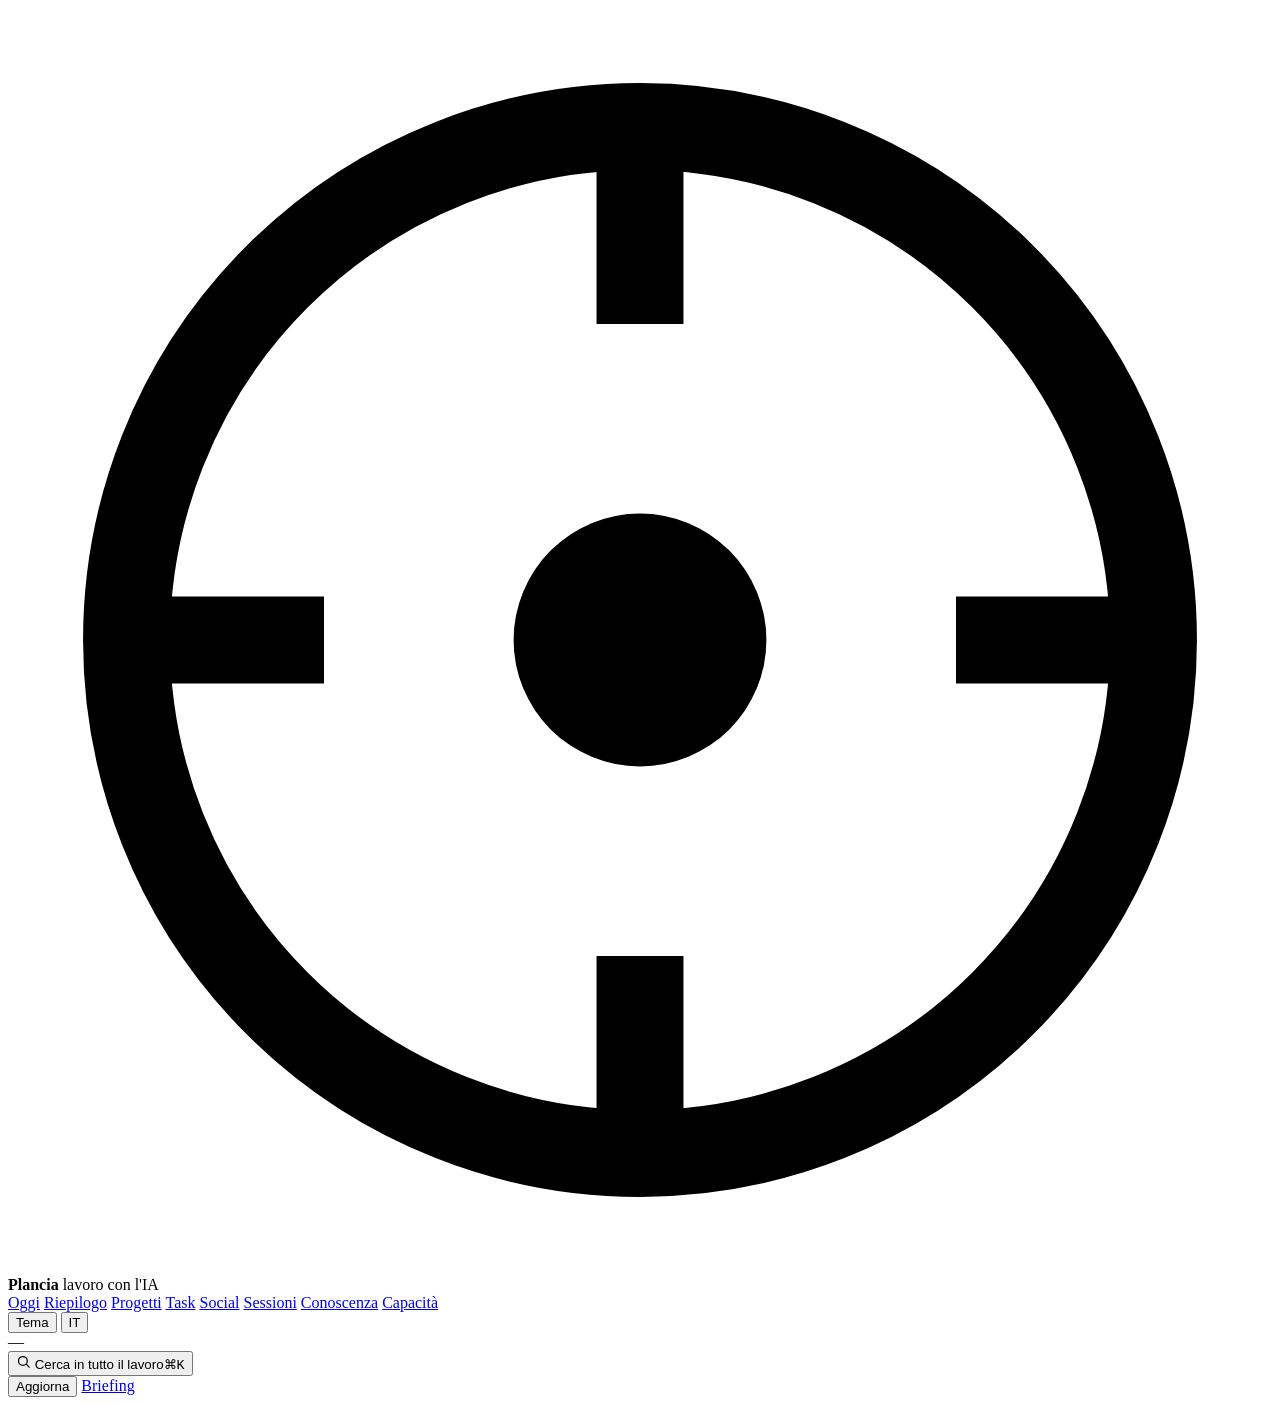
==== web/index.html @ 81ac5671 "Plancia: a control room for the work you do with AI Reads what already happened inside Claude Code (" ====
<!doctype html>
<html lang="it" data-theme="auto">
<head>
<meta charset="utf-8">
<meta name="viewport" content="width=device-width, initial-scale=1">
<meta name="plancia-token" content="__PLANCIA_TOKEN__">
<title>Plancia</title>
<link rel="stylesheet" href="/style.css?v=__PLANCIA_V__">
<link rel="icon" href="data:image/svg+xml,<svg xmlns='http://www.w3.org/2000/svg' viewBox='0 0 32 32'><circle cx='16' cy='16' r='13' fill='none' stroke='%23f2a25c' stroke-width='2.5'/><path d='M16 3v6M16 23v6M3 16h6M23 16h6' stroke='%23f2a25c' stroke-width='2.5'/><circle cx='16' cy='16' r='3' fill='%23f2a25c'/></svg>">
</head>
<body>
<div id="app">
  <aside class="rail">
    <div class="brand">
      <svg viewBox="0 0 32 32" class="brand-mark" aria-hidden="true">
        <circle cx="16" cy="16" r="13" fill="none" stroke="currentColor" stroke-width="2.2"/>
        <path d="M16 3v5M16 24v5M3 16h5M24 16h5" stroke="currentColor" stroke-width="2.2"/>
        <circle cx="16" cy="16" r="3.2" fill="currentColor"/>
      </svg>
      <div>
        <b>Plancia</b>
        <span data-t="lavoro con l'IA">lavoro con l'IA</span>
      </div>
    </div>
    <nav>
      <a href="#/oggi" data-view="oggi"><i data-i="oggi"></i><span data-t="Oggi">Oggi</span></a>
      <a href="#/riepilogo" data-view="riepilogo"><i data-i="riepilogo"></i><span data-t="Riepilogo">Riepilogo</span></a>
      <a href="#/progetti" data-view="progetti"><i data-i="progetti"></i><span data-t="Progetti">Progetti</span></a>
      <a href="#/task" data-view="task"><i data-i="task"></i><span data-t="Task">Task</span><em id="badge-task"></em></a>
      <a href="#/social" data-view="social"><i data-i="social"></i><span data-t="Social">Social</span><em id="badge-social"></em></a>
      <a href="#/sessioni" data-view="sessioni"><i data-i="sessioni"></i><span data-t="Sessioni">Sessioni</span></a>
      <a href="#/conoscenza" data-view="conoscenza"><i data-i="conoscenza"></i><span data-t="Conoscenza">Conoscenza</span></a>
      <a href="#/capacita" data-view="capacita"><i data-i="capacita"></i><span data-t="Capacità">Capacità</span></a>
    </nav>
    <div class="rail-foot">
      <button id="btn-theme" class="ghost" data-t="Tema">Tema</button>
      <button id="btn-lang" class="ghost" title="lingua">IT</button>
      <div class="sync-line"><span id="sync-dot" class="dot"></span><span id="sync-text">—</span></div>
    </div>
  </aside>

  <main>
    <header class="topbar">
      <button class="search-open" id="btn-search">
        <svg viewBox="0 0 24 24" width="15" height="15"><circle cx="11" cy="11" r="7" fill="none" stroke="currentColor" stroke-width="2"/><path d="M16.5 16.5 21 21" stroke="currentColor" stroke-width="2" stroke-linecap="round"/></svg>
        <span data-t="Cerca in tutto il lavoro">Cerca in tutto il lavoro</span><kbd>⌘K</kbd>
      </button>
      <div class="topbar-actions">
        <button id="btn-sync" class="ghost" data-t="Aggiorna">Aggiorna</button>
        <a class="ghost" id="btn-briefing" href="#/briefing" data-t="Briefing">Briefing</a>
      </div>
    </header>
    <div id="view"></div>
  </main>
</div>

<div id="palette" class="palette" hidden>
  <div class="palette-box">
    <input id="palette-input" data-t="Cerca sessioni, memorie, task, post, commit…" placeholder="Cerca sessioni, memorie, task, post, commit…" autocomplete="off">
    <div id="palette-results"></div>
  </div>
</div>

<div id="drawer" class="drawer" hidden>
  <div class="drawer-panel">
    <button class="drawer-close" id="drawer-close">✕</button>
    <div id="drawer-body"></div>
  </div>
</div>

<audio id="player" hidden></audio>
<div id="toast" class="toast" hidden></div>
<script src="/app.js?v=__PLANCIA_V__"></script>
</body>
</html>
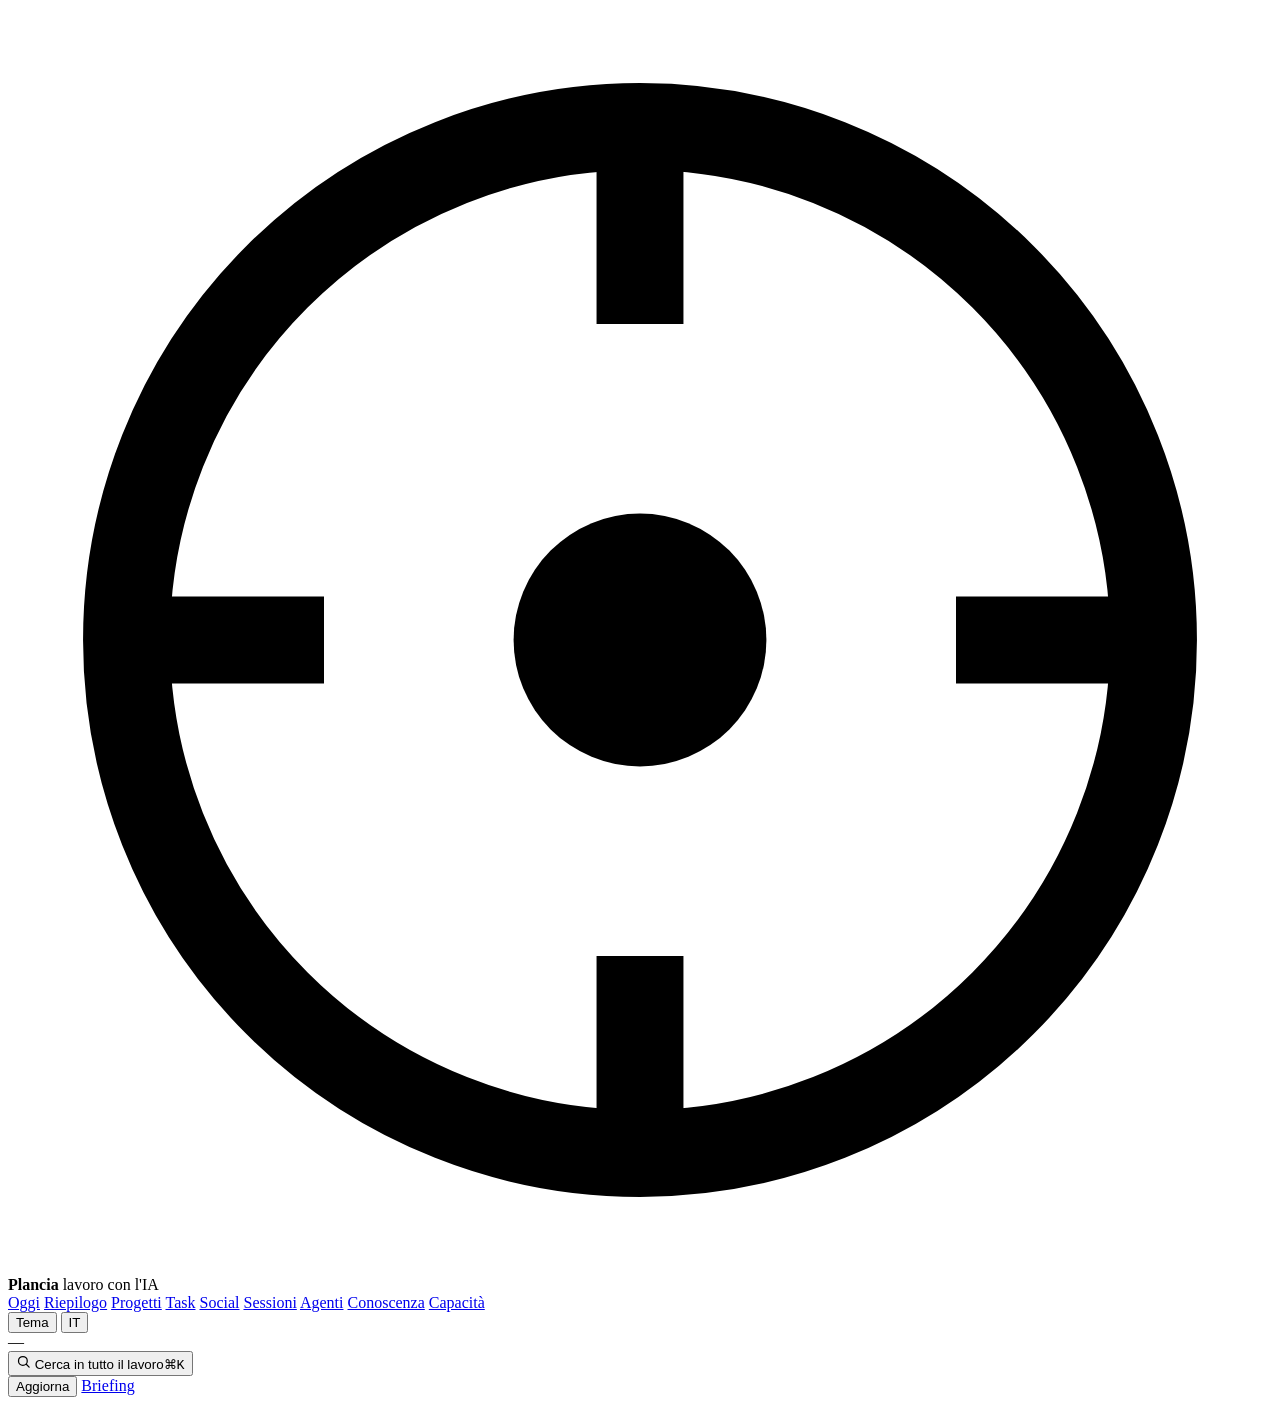
==== commit 1c947420: "Jarvis a mani libere, Codex nello stesso archivio, interfaccia ridisegnata Jarvis ascolta di continu" ====
--- a/web/index.html
+++ b/web/index.html
@@ -29,12 +29,15 @@
       <a href="#/task" data-view="task"><i data-i="task"></i><span data-t="Task">Task</span><em id="badge-task"></em></a>
       <a href="#/social" data-view="social"><i data-i="social"></i><span data-t="Social">Social</span><em id="badge-social"></em></a>
       <a href="#/sessioni" data-view="sessioni"><i data-i="sessioni"></i><span data-t="Sessioni">Sessioni</span></a>
+      <a href="#/agenti" data-view="agenti"><i data-i="agenti"></i><span data-t="Agenti">Agenti</span></a>
       <a href="#/conoscenza" data-view="conoscenza"><i data-i="conoscenza"></i><span data-t="Conoscenza">Conoscenza</span></a>
       <a href="#/capacita" data-view="capacita"><i data-i="capacita"></i><span data-t="Capacità">Capacità</span></a>
     </nav>
     <div class="rail-foot">
-      <button id="btn-theme" class="ghost" data-t="Tema">Tema</button>
-      <button id="btn-lang" class="ghost" title="lingua">IT</button>
+      <div class="buttons">
+        <button id="btn-theme" class="ghost" data-t="Tema">Tema</button>
+        <button id="btn-lang" class="ghost" title="lingua">IT</button>
+      </div>
       <div class="sync-line"><span id="sync-dot" class="dot"></span><span id="sync-text">—</span></div>
     </div>
   </aside>
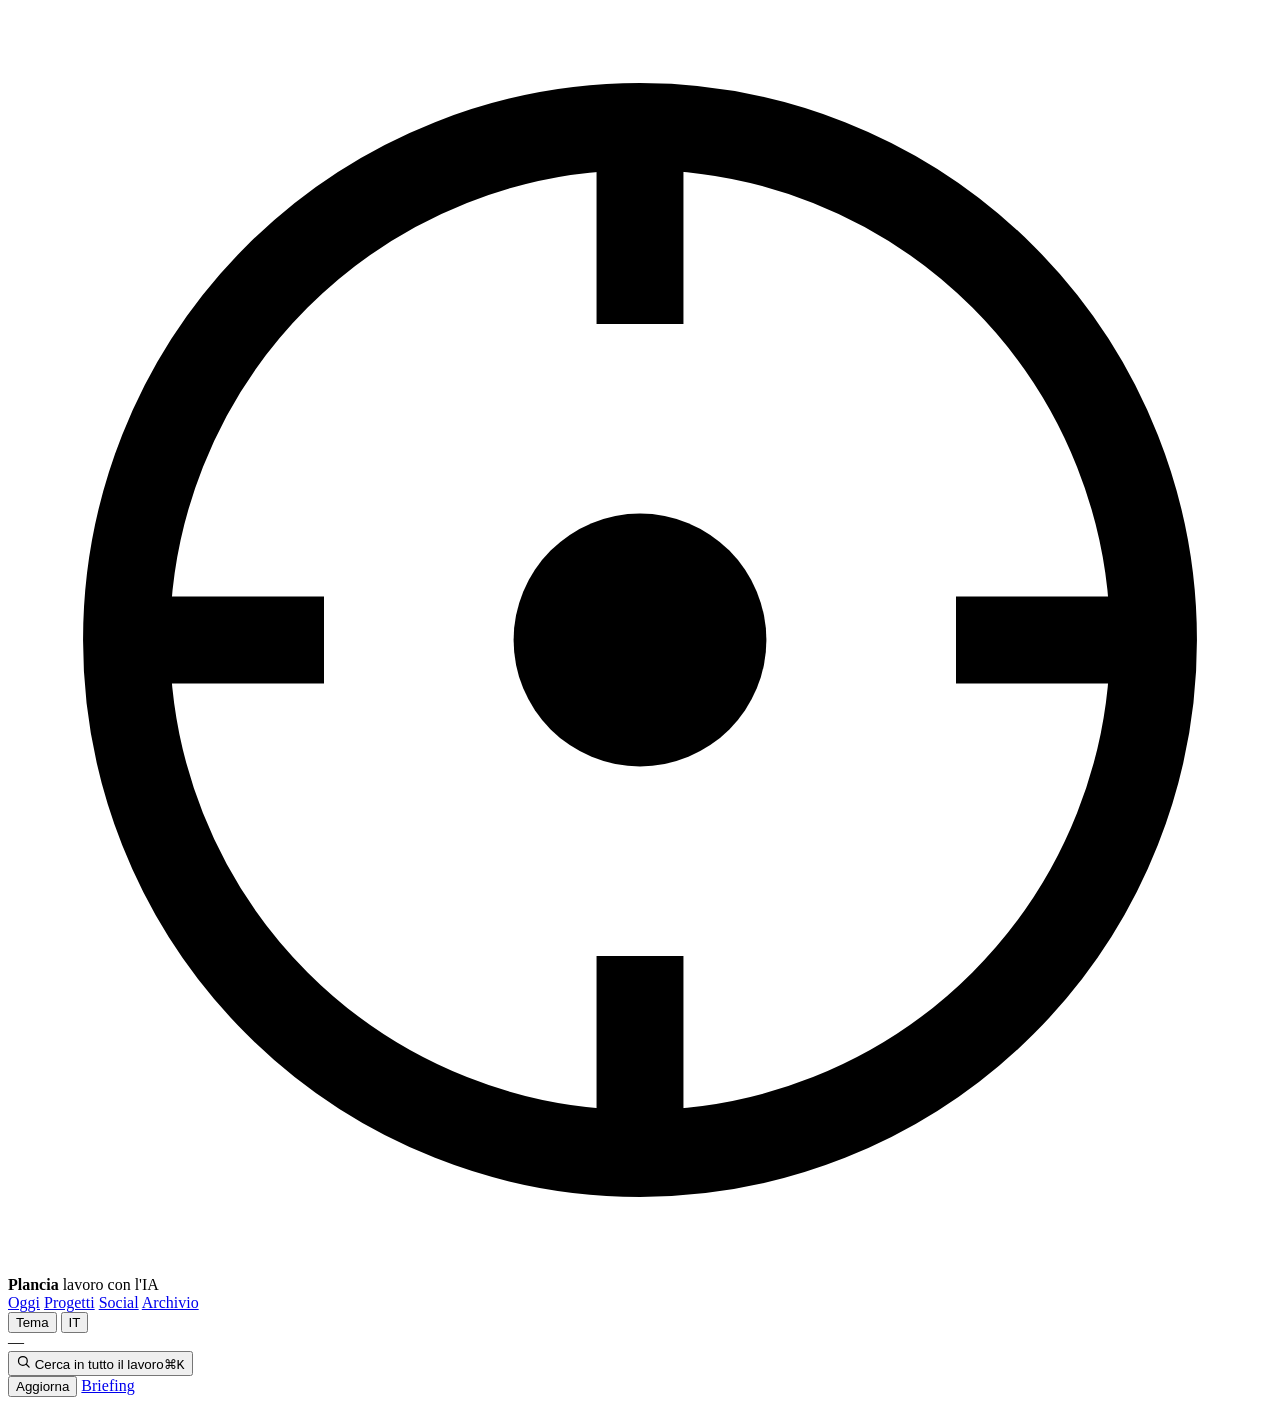
==== commit ec937e9a: "Più veloce, meno superfici, e i progetti che finiscono La voce prende tre strade invece di una. I co" ====
--- a/web/index.html
+++ b/web/index.html
@@ -24,14 +24,9 @@
     </div>
     <nav>
       <a href="#/oggi" data-view="oggi"><i data-i="oggi"></i><span data-t="Oggi">Oggi</span></a>
-      <a href="#/riepilogo" data-view="riepilogo"><i data-i="riepilogo"></i><span data-t="Riepilogo">Riepilogo</span></a>
       <a href="#/progetti" data-view="progetti"><i data-i="progetti"></i><span data-t="Progetti">Progetti</span></a>
-      <a href="#/task" data-view="task"><i data-i="task"></i><span data-t="Task">Task</span><em id="badge-task"></em></a>
       <a href="#/social" data-view="social"><i data-i="social"></i><span data-t="Social">Social</span><em id="badge-social"></em></a>
-      <a href="#/sessioni" data-view="sessioni"><i data-i="sessioni"></i><span data-t="Sessioni">Sessioni</span></a>
-      <a href="#/agenti" data-view="agenti"><i data-i="agenti"></i><span data-t="Agenti">Agenti</span></a>
-      <a href="#/conoscenza" data-view="conoscenza"><i data-i="conoscenza"></i><span data-t="Conoscenza">Conoscenza</span></a>
-      <a href="#/capacita" data-view="capacita"><i data-i="capacita"></i><span data-t="Capacità">Capacità</span></a>
+      <a href="#/archivio" data-view="archivio"><i data-i="archivio"></i><span data-t="Archivio">Archivio</span></a>
     </nav>
     <div class="rail-foot">
       <div class="buttons">
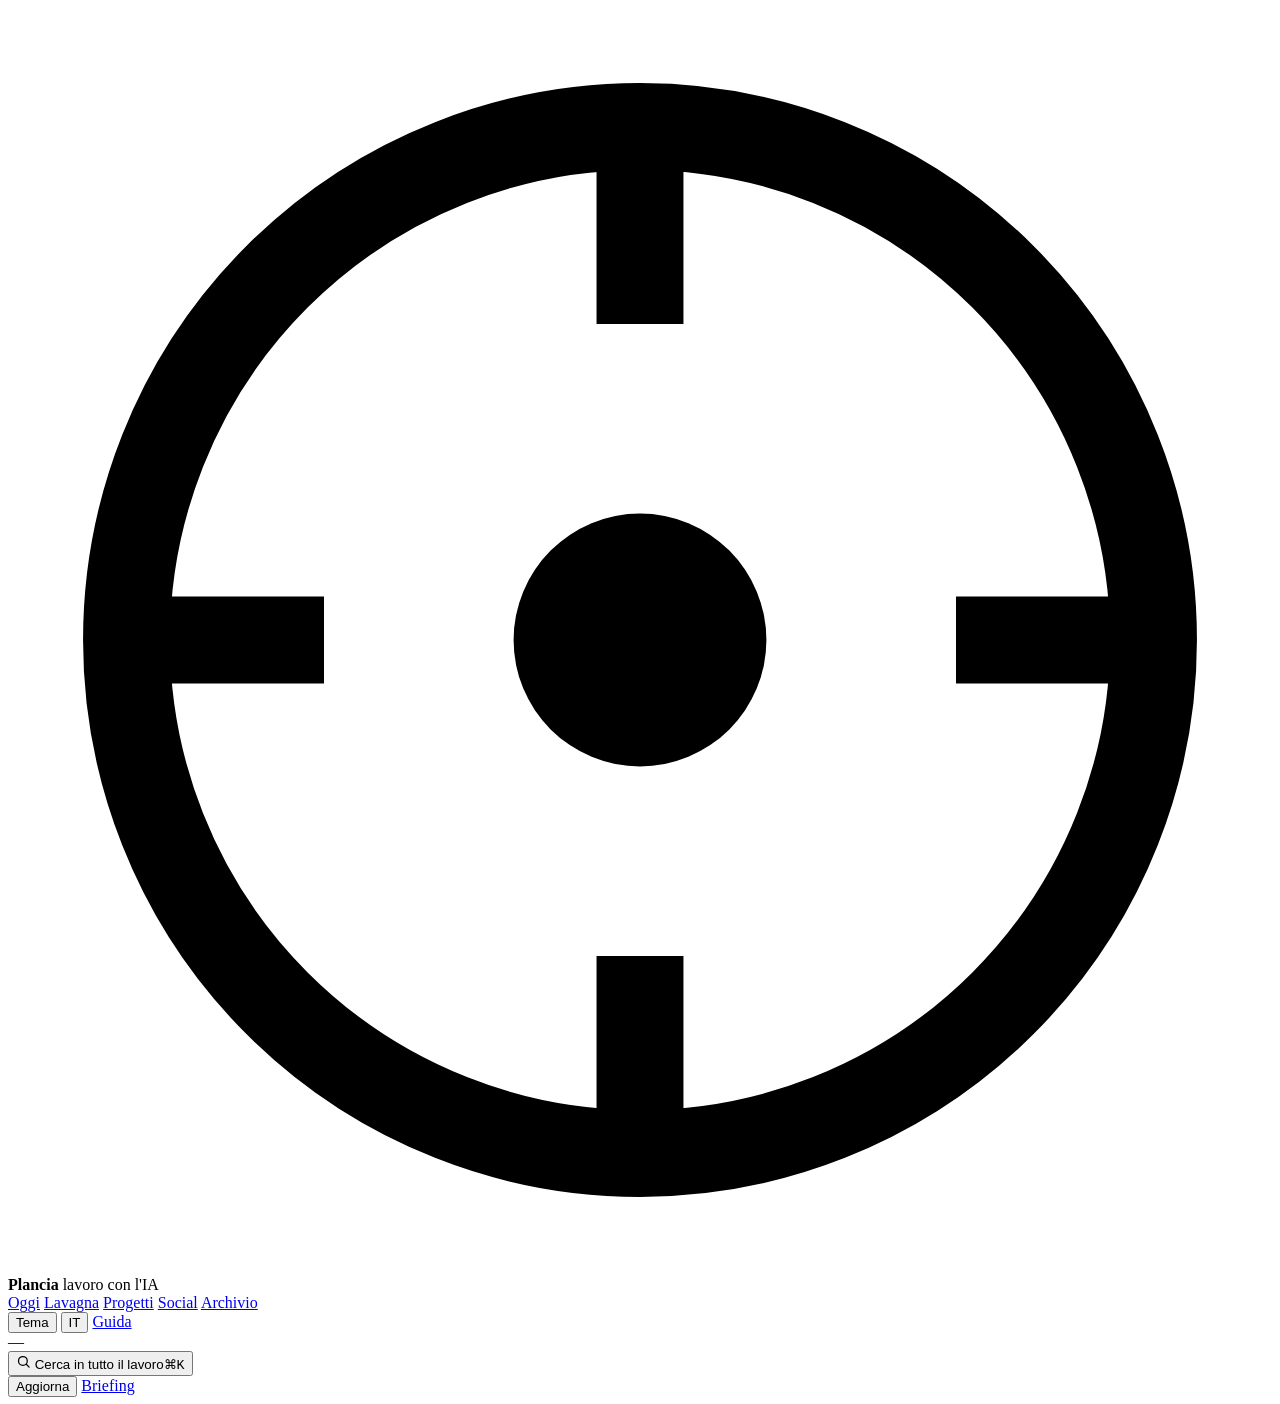
==== commit faaa5358: "La lavagna, i lanci, le proposte e il sito Quattro cose che mancavano per passare da "un archivio ch" ====
--- a/web/index.html
+++ b/web/index.html
@@ -24,6 +24,7 @@
     </div>
     <nav>
       <a href="#/oggi" data-view="oggi"><i data-i="oggi"></i><span data-t="Oggi">Oggi</span></a>
+      <a href="#/lavagna" data-view="lavagna"><i data-i="lavagna"></i><span data-t="Lavagna">Lavagna</span><em id="badge-lavagna"></em></a>
       <a href="#/progetti" data-view="progetti"><i data-i="progetti"></i><span data-t="Progetti">Progetti</span></a>
       <a href="#/social" data-view="social"><i data-i="social"></i><span data-t="Social">Social</span><em id="badge-social"></em></a>
       <a href="#/archivio" data-view="archivio"><i data-i="archivio"></i><span data-t="Archivio">Archivio</span></a>
@@ -32,6 +33,7 @@
       <div class="buttons">
         <button id="btn-theme" class="ghost" data-t="Tema">Tema</button>
         <button id="btn-lang" class="ghost" title="lingua">IT</button>
+        <a class="ghost" href="#/benvenuto" data-t="Guida">Guida</a>
       </div>
       <div class="sync-line"><span id="sync-dot" class="dot"></span><span id="sync-text">—</span></div>
     </div>
